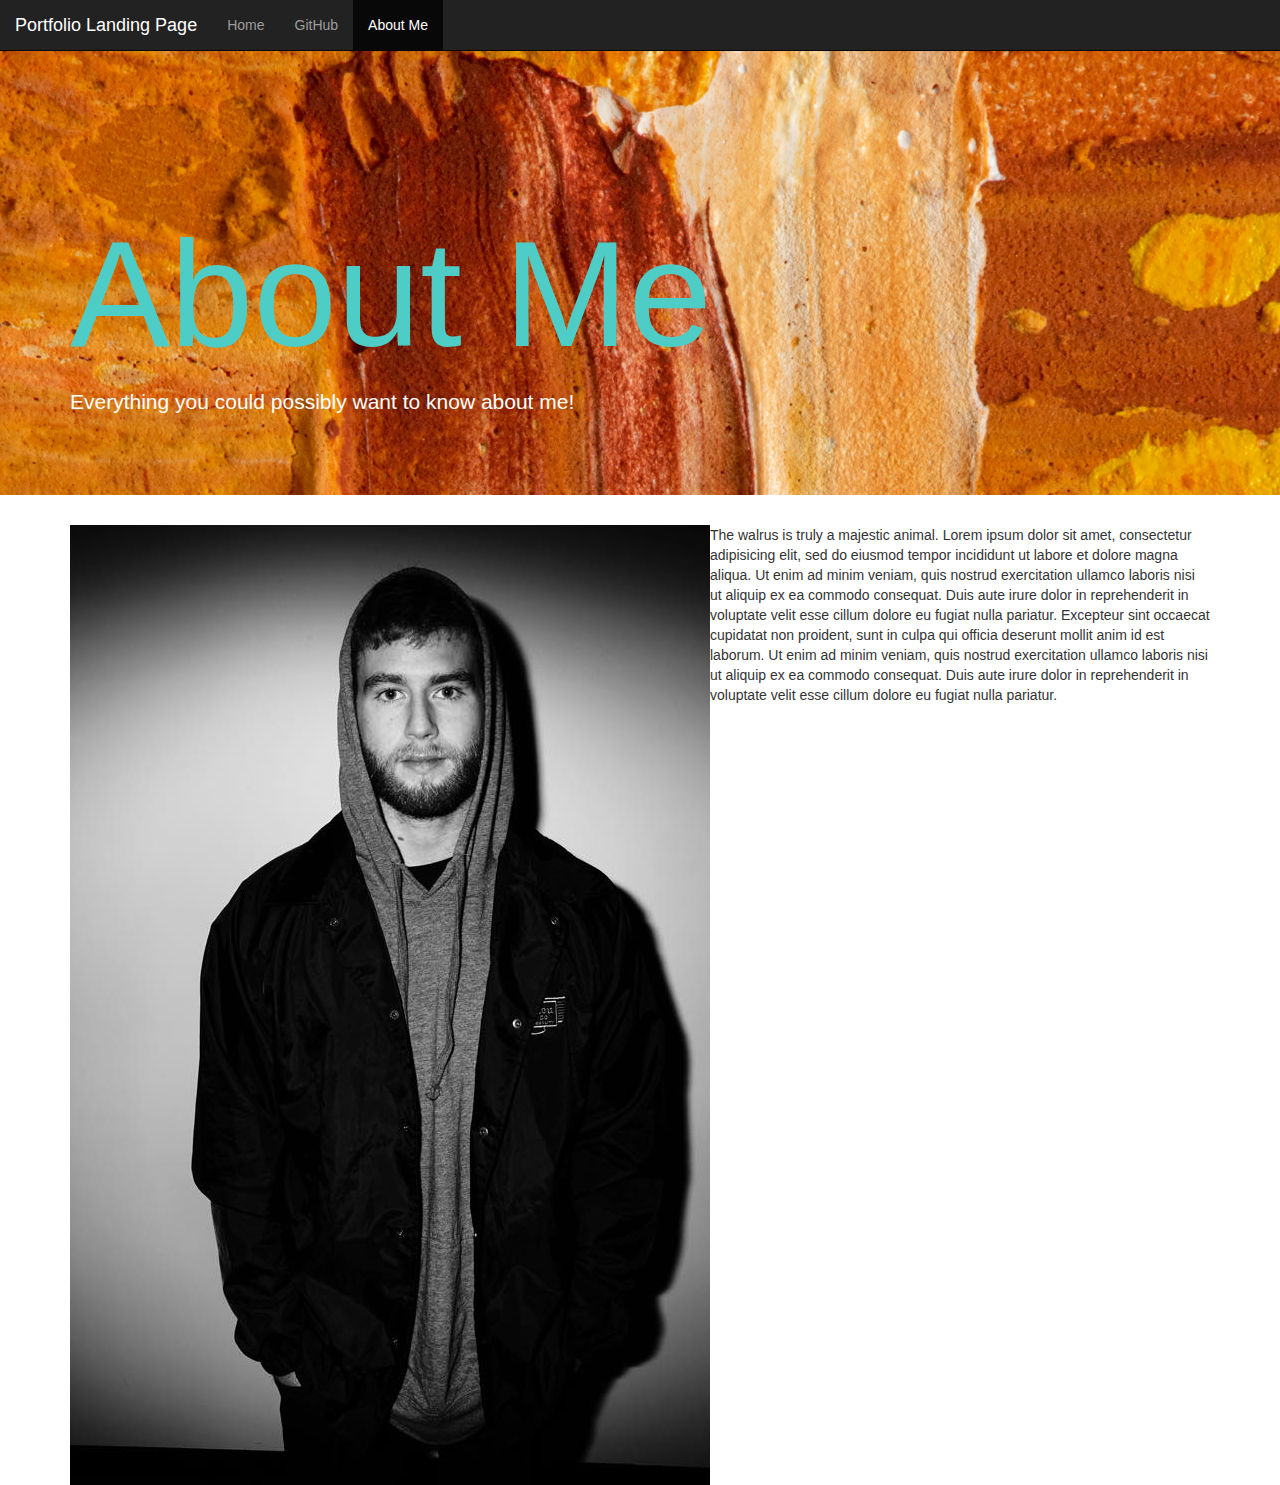
==== about-me.html @ 5b144075 "Add layout and content to about-me.html" ====
<!DOCTYPE html>
<html lang="en">
  <head>
    <meta charset="UTF-8">
    <meta name="viewport" content="width=device-width, initial-scale=1.0">
    <link href="css/bootstrap.css" rel="stylesheet" type="text/css">
    <link href="css/styles.css" rel="stylesheet" type="text/css">
    <title>Week One Project</title>
  </head>
  <body>
    <nav class="navbar navbar-inverse navbar-fixed-top">
      <div class="container-fluid">
        <div class="navbar-header">
          <a class="navbar-brand" href="index.html">Portfolio Landing Page</a>
        </div>
        <ul class="nav navbar-nav">
          <li><a href="index.html">Home</a></li>
          <li><a href="github.html">GitHub</a></li>
          <li class="active"><a href="about-me.html">About Me</a></li>
        </ul>
    </nav>
    </div>
    <div class="container-full-bg">
      <div class="jumbotron jumbotron2">
        <div class="container">
          <h1 class="display-4"><span class="about">About Me</span></h1>
          <p class="lead">Everything you could possibly want to know about me!</p>
        </div>  
      </div>
    </div> 
    <div class="container">
      <img src="img/aboutme.jpg" alt="pic of me">
      <p>The walrus is truly a majestic animal. Lorem ipsum dolor sit amet, consectetur adipisicing elit, sed do eiusmod tempor incididunt ut labore et dolore magna aliqua. Ut enim ad minim veniam, quis nostrud exercitation ullamco laboris nisi ut aliquip ex ea commodo consequat. Duis aute irure dolor in reprehenderit in voluptate velit esse cillum dolore eu fugiat nulla pariatur. Excepteur sint occaecat cupidatat non proident, sunt in culpa qui officia deserunt mollit anim id est laborum. Ut enim ad minim veniam, quis nostrud exercitation ullamco laboris nisi ut aliquip ex ea commodo consequat. Duis aute irure dolor in reprehenderit in voluptate velit esse cillum dolore eu fugiat nulla pariatur.</p>
    </div>  
  </body>
</html>
---- css/styles.css ----
.jumbotron{
  background-size: cover; 
  height: 100%;
  width: 100%;
  padding-top: 15%;
  padding-bottom: 5%;
}

.container1 {
  padding-top: 5%;
  padding-bottom: 5%;
}
.jumbotron1 {
  background-image: url(/img/white-surface-1774986.jpg);
  color: black;
}

.jumbotron2 {
  background-image: url(/img/close-up-view-of-brown-surface-2827741.jpg);
  color: white;
}

.jumbotron3 {
  background-image: url(/img/abstract-art-background-crack-1151383.jpg);
  color: white;
}

.index {
  color: #FFC500;
  font-size: 150px;
}

.about {
  color: #4ECDC7;
  font-size: 150px;
}

.projects {
  color: #DB4D00;
  font-size: 150px;
}

img {
  float: left;
}
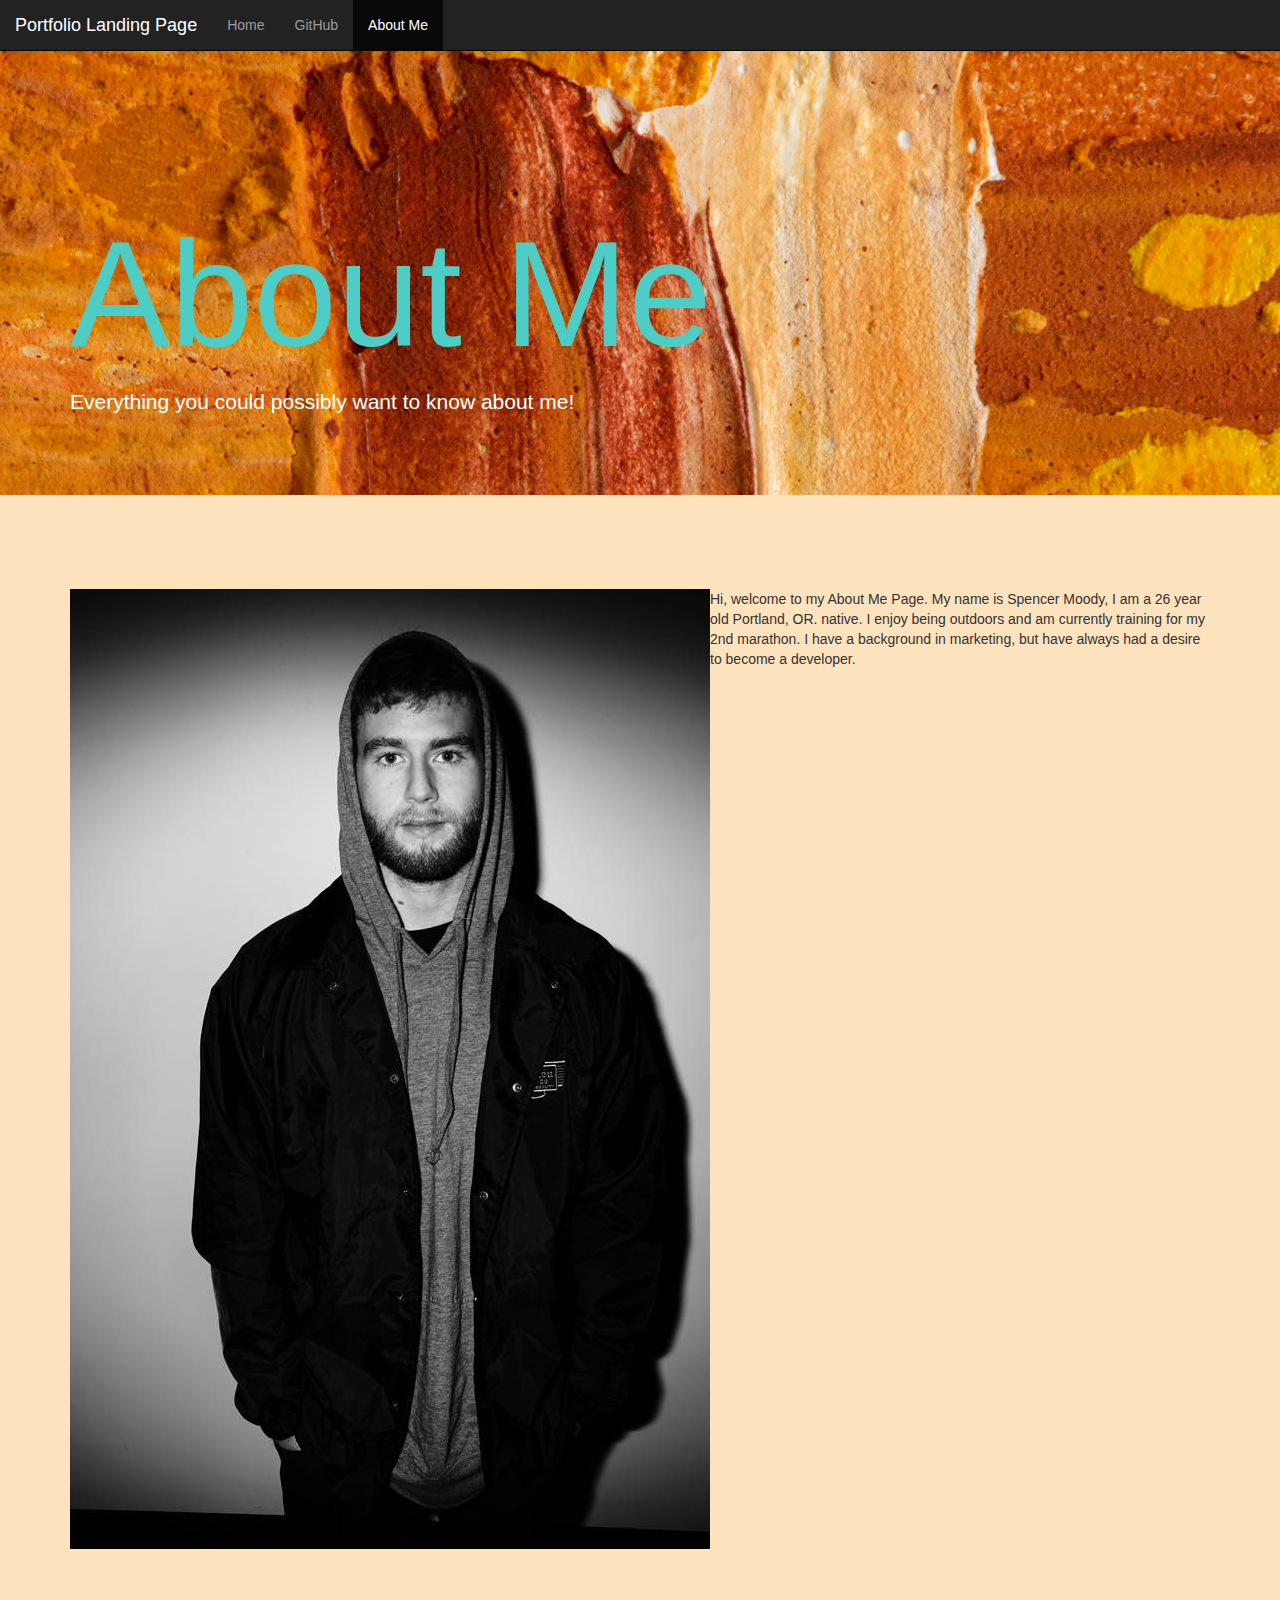
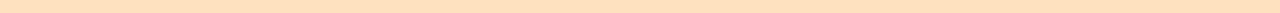
==== commit 53dc1251: "Add styles to stylesheet" ====
--- a/about-me.html
+++ b/about-me.html
@@ -28,9 +28,9 @@
         </div>  
       </div>
     </div> 
-    <div class="container">
+    <div class="container container2">
       <img src="img/aboutme.jpg" alt="pic of me">
-      <p>The walrus is truly a majestic animal. Lorem ipsum dolor sit amet, consectetur adipisicing elit, sed do eiusmod tempor incididunt ut labore et dolore magna aliqua. Ut enim ad minim veniam, quis nostrud exercitation ullamco laboris nisi ut aliquip ex ea commodo consequat. Duis aute irure dolor in reprehenderit in voluptate velit esse cillum dolore eu fugiat nulla pariatur. Excepteur sint occaecat cupidatat non proident, sunt in culpa qui officia deserunt mollit anim id est laborum. Ut enim ad minim veniam, quis nostrud exercitation ullamco laboris nisi ut aliquip ex ea commodo consequat. Duis aute irure dolor in reprehenderit in voluptate velit esse cillum dolore eu fugiat nulla pariatur.</p>
+      <p>Hi, welcome to my About Me Page. My name is Spencer Moody, I am a 26 year old Portland, OR. native. I enjoy being outdoors and am currently training for my 2nd marathon. I have a background in marketing, but have always had a desire to become a developer.</p>
     </div>  
   </body>
 </html>  --- a/css/styles.css
+++ b/css/styles.css
@@ -6,10 +6,26 @@
   padding-bottom: 5%;
 }
 
+body {
+  background-color: rgba(245, 170, 59, 0.336);
+}
 .container1 {
   padding-top: 5%;
   padding-bottom: 5%;
+  
 }
+
+.container2 {
+  padding-top: 5%;
+  padding-bottom: 5%;
+}
+
+.container3 {
+  padding-top: 5%;
+  padding-bottom: 5%;
+  
+}
+
 .jumbotron1 {
   background-image: url(/img/white-surface-1774986.jpg);
   color: black;
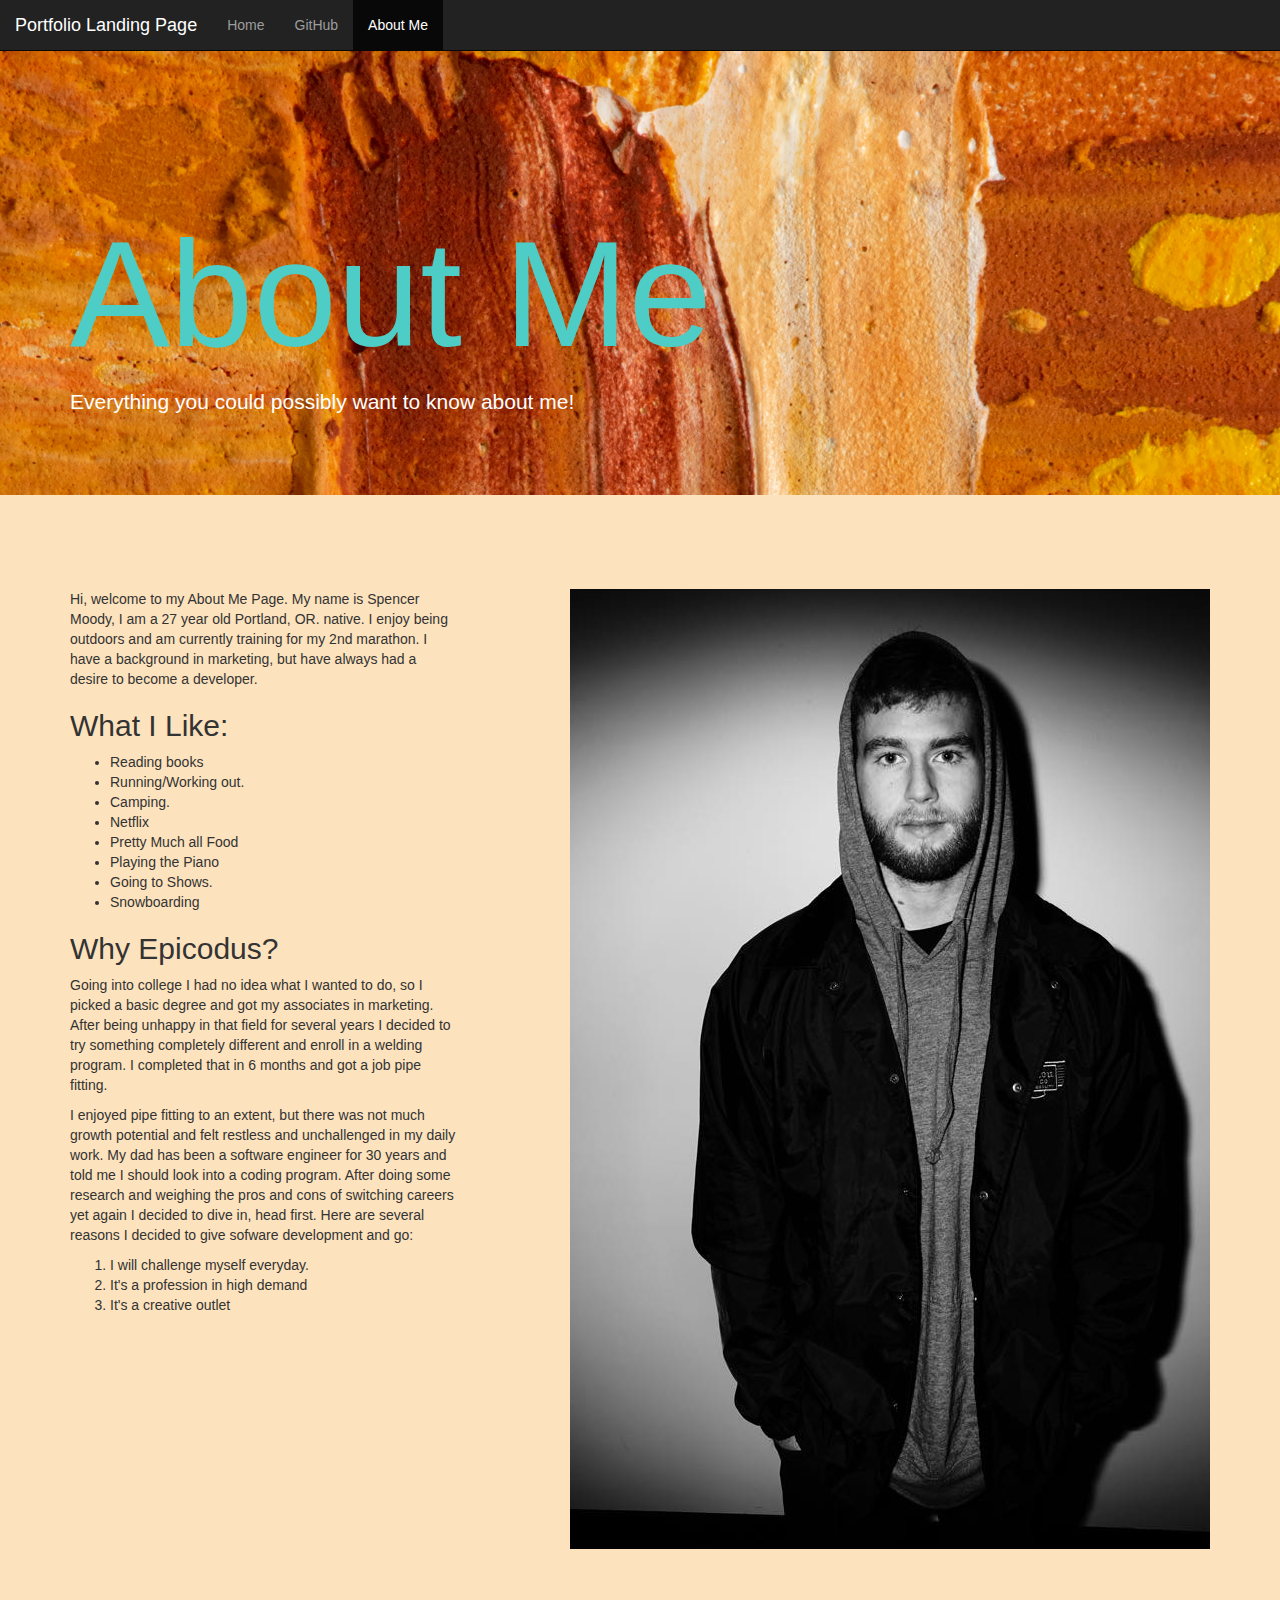
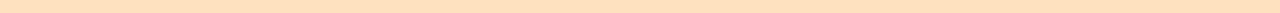
==== commit d8c21170: "Add content to about-me.html" ====
--- a/about-me.html
+++ b/about-me.html
@@ -30,7 +30,27 @@
     </div> 
     <div class="container container2">
       <img src="img/aboutme.jpg" alt="pic of me">
-      <p>Hi, welcome to my About Me Page. My name is Spencer Moody, I am a 26 year old Portland, OR. native. I enjoy being outdoors and am currently training for my 2nd marathon. I have a background in marketing, but have always had a desire to become a developer.</p>
+      <div class="aboutme">      
+        <p>Hi, welcome to my About Me Page. My name is Spencer Moody, I am a 27 year old Portland, OR. native. I enjoy being outdoors and am currently training for my 2nd marathon. I have a background in marketing, but have always had a desire to become a developer.</p>
+        <h2>What I Like:</h2>
+        <ul>
+          <li>Reading books</li>
+          <li>Running/Working out.</li>
+          <li>Camping.</li>
+          <li>Netflix</li>
+          <li>Pretty Much all Food</li>
+          <li>Playing the Piano</li>
+          <li>Going to Shows.</li>
+          <li>Snowboarding</li>
+        </ul>
+        <h2>Why Epicodus?</h2>
+        <p>Going into college I had no idea what I wanted to do, so I picked a basic degree and got my associates in marketing. After being unhappy in that field for several years I decided to try something completely different and enroll in a welding program. I completed that in 6 months and got a job pipe fitting.</p>
+        <p>I enjoyed pipe fitting to an extent, but there was not much growth potential and felt restless and unchallenged in my daily work. My dad has been a software engineer for 30 years and told me I should look into a coding program. After doing some research and weighing the pros and cons of switching careers yet again I decided to dive in, head first. Here are several reasons I decided to give sofware development and go:</p>
+        <ol>
+          <li>I will challenge myself everyday.</li>
+          <li>It's a profession in high demand</li>
+          <li>It's a creative outlet</li>  
+      </div>  
     </div>  
   </body>
 </html>  --- a/css/styles.css
+++ b/css/styles.css
@@ -57,5 +57,10 @@
 }
 
 img {
-  float: left;
+  float: right;
+  margin-left: 10%;
+}
+
+.aboutme {
+  
 }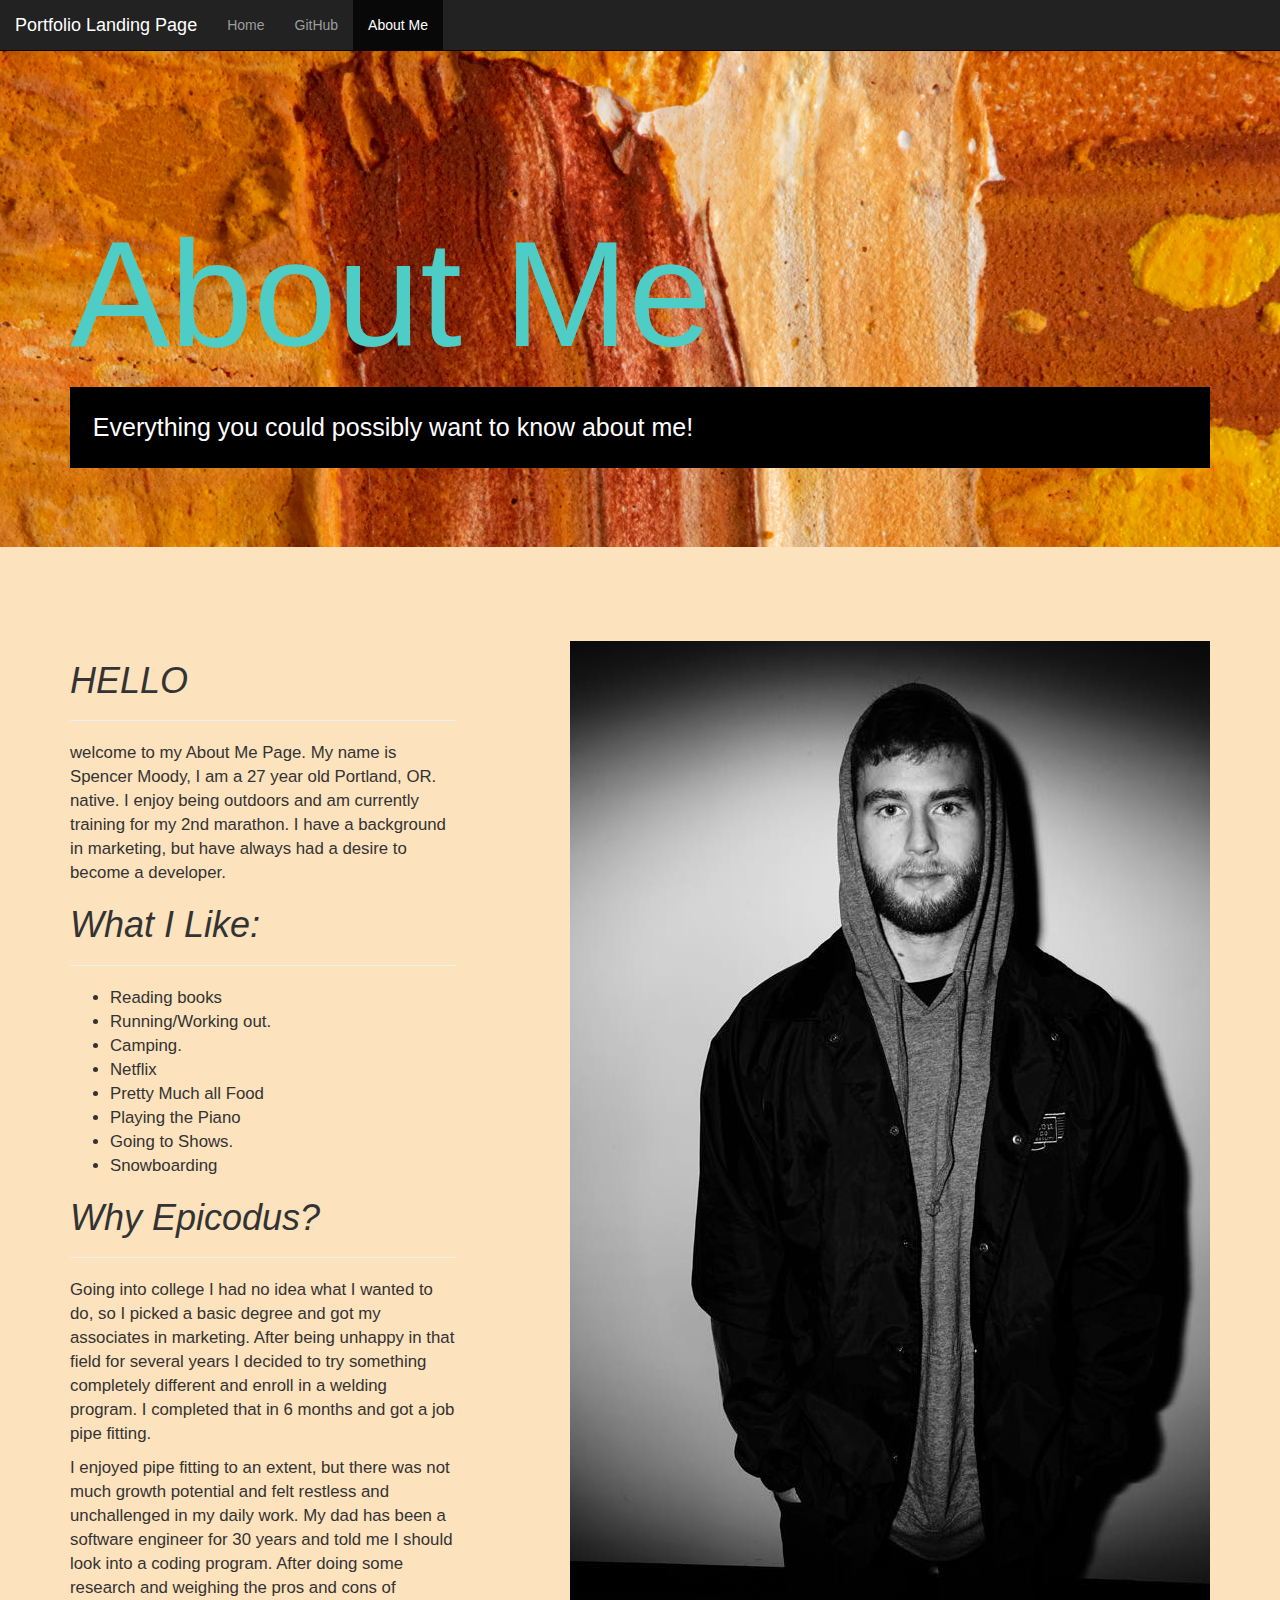
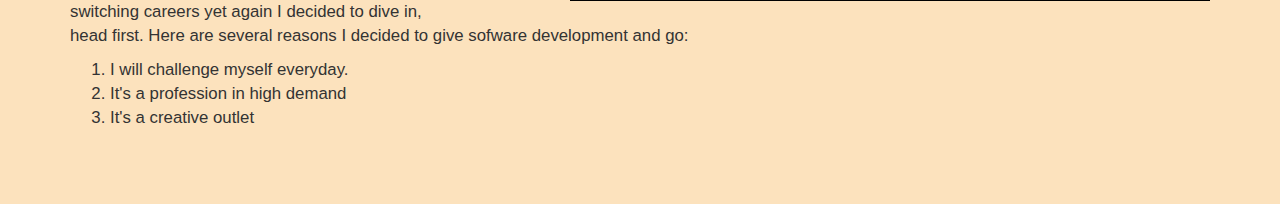
==== commit cdfefb99: "Add more styles to stylesheet" ====
--- a/about-me.html
+++ b/about-me.html
@@ -31,8 +31,11 @@
     <div class="container container2">
       <img src="img/aboutme.jpg" alt="pic of me">
       <div class="aboutme">      
-        <p>Hi, welcome to my About Me Page. My name is Spencer Moody, I am a 27 year old Portland, OR. native. I enjoy being outdoors and am currently training for my 2nd marathon. I have a background in marketing, but have always had a desire to become a developer.</p>
-        <h2>What I Like:</h2>
+        <h1><em>HELLO</em></h1>
+        <hr>
+        <p>welcome to my About Me Page. My name is Spencer Moody, I am a 27 year old Portland, OR. native. I enjoy being outdoors and am currently training for my 2nd marathon. I have a background in marketing, but have always had a desire to become a developer.</p>
+        <h1><em>What I Like:</em></h1>
+        <hr>
         <ul>
           <li>Reading books</li>
           <li>Running/Working out.</li>
@@ -43,7 +46,8 @@
           <li>Going to Shows.</li>
           <li>Snowboarding</li>
         </ul>
-        <h2>Why Epicodus?</h2>
+        <h1><em>Why Epicodus?</em></h1>
+        <hr>
         <p>Going into college I had no idea what I wanted to do, so I picked a basic degree and got my associates in marketing. After being unhappy in that field for several years I decided to try something completely different and enroll in a welding program. I completed that in 6 months and got a job pipe fitting.</p>
         <p>I enjoyed pipe fitting to an extent, but there was not much growth potential and felt restless and unchallenged in my daily work. My dad has been a software engineer for 30 years and told me I should look into a coding program. After doing some research and weighing the pros and cons of switching careers yet again I decided to dive in, head first. Here are several reasons I decided to give sofware development and go:</p>
         <ol>
--- a/css/styles.css
+++ b/css/styles.css
@@ -12,33 +12,44 @@
 .container1 {
   padding-top: 5%;
   padding-bottom: 5%;
-  
+  font-family: 'Segoe UI', Tahoma, Geneva, Verdana, sans-serif; 
+  font-size: larger;
+  text-align: center;
 }
 
 .container2 {
   padding-top: 5%;
   padding-bottom: 5%;
+  font-family: 'Segoe UI', Tahoma, Geneva, Verdana, sans-serif;
+  font-size: larger;
 }
 
 .container3 {
   padding-top: 5%;
   padding-bottom: 5%;
-  
+  font-family: 'Segoe UI', Tahoma, Geneva, Verdana, sans-serif;
+  font-size: larger;
 }
 
 .jumbotron1 {
   background-image: url(/img/white-surface-1774986.jpg);
-  color: black;
+  
+}
+
+.jumbotron p {
+  font-family: 'Segoe UI', Tahoma, Geneva, Verdana, sans-serif;
+  font-size: 25px;
+  background-color: black;
+  color: white;
+  padding: 2%;
 }
 
 .jumbotron2 {
   background-image: url(/img/close-up-view-of-brown-surface-2827741.jpg);
-  color: white;
 }
 
 .jumbotron3 {
   background-image: url(/img/abstract-art-background-crack-1151383.jpg);
-  color: white;
 }
 
 .index {
@@ -61,6 +72,7 @@
   margin-left: 10%;
 }
 
-.aboutme {
-  
+.btn {
+  display: flex;
+  justify-content: center;
 }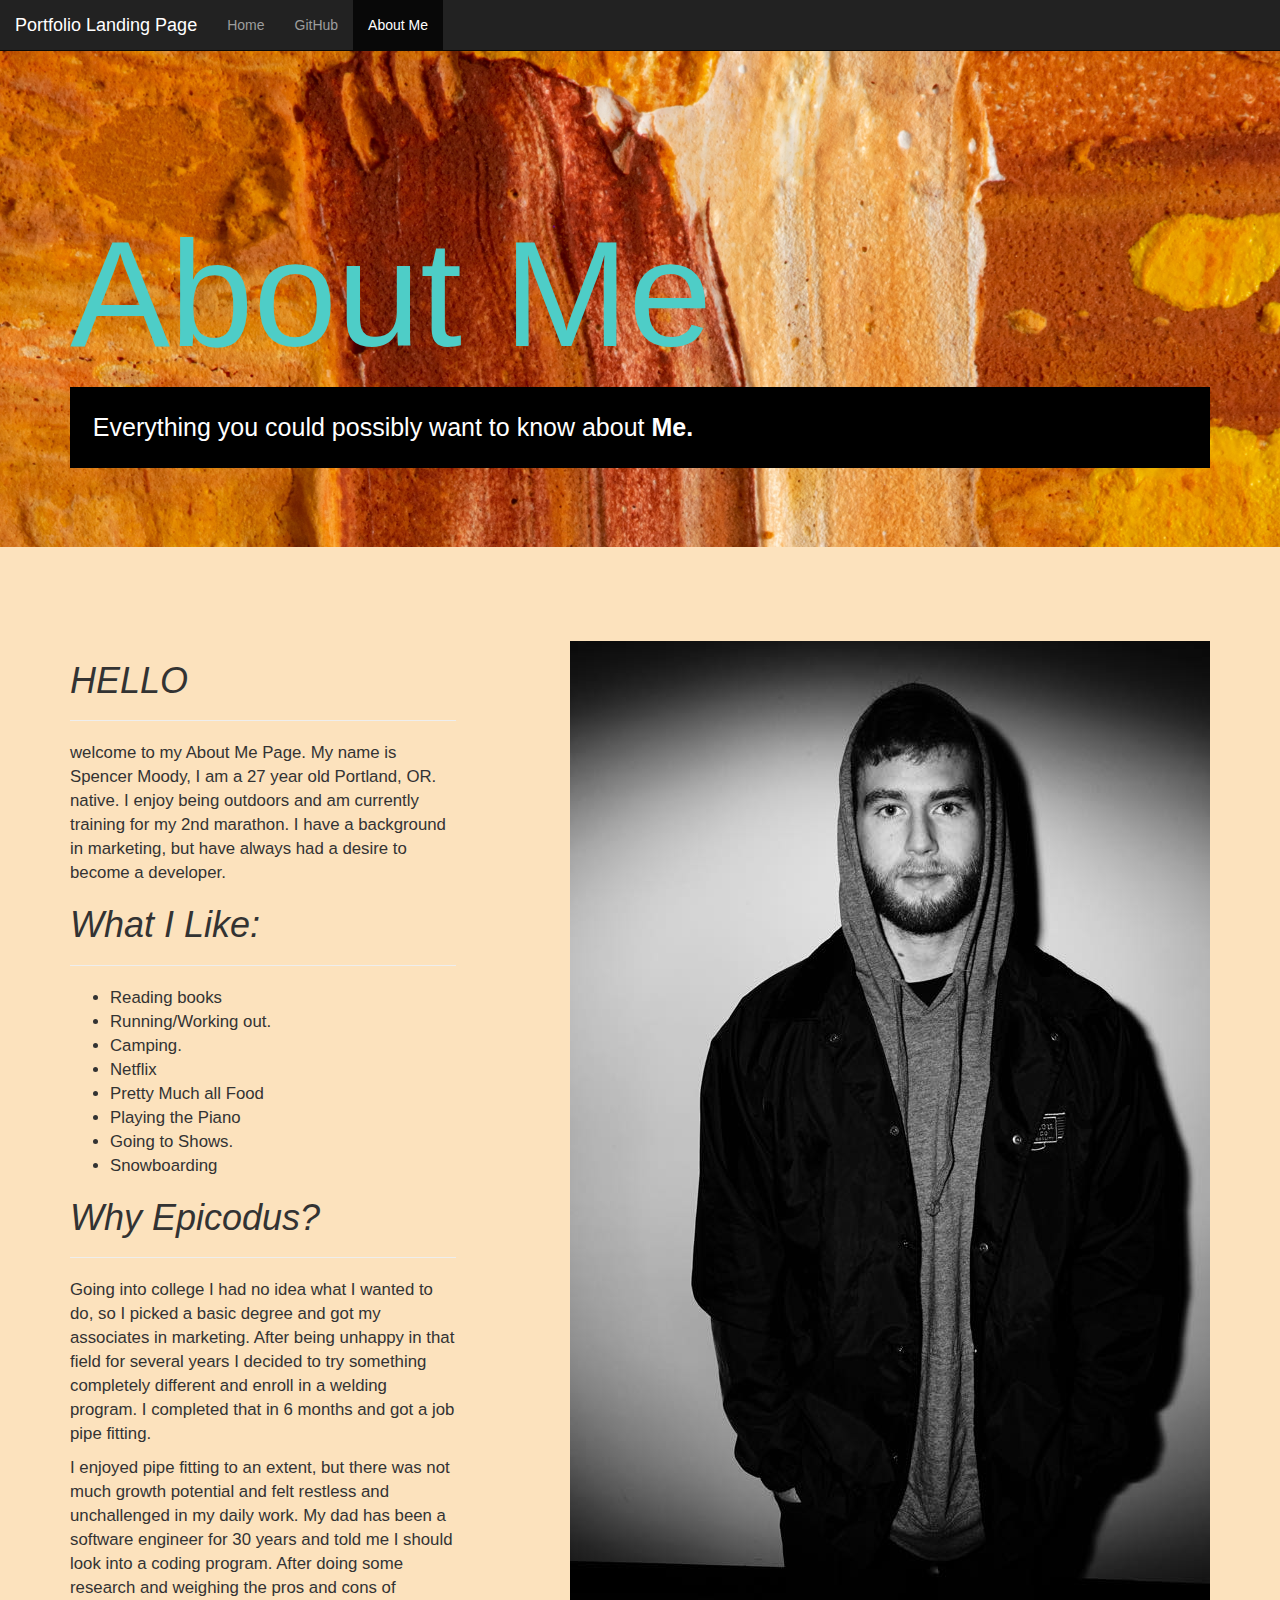
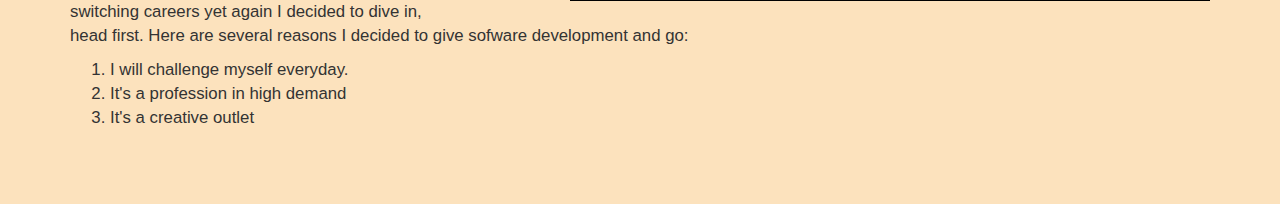
==== commit 4e8ca056: "Final changes to files and add README.md" ====
--- a/about-me.html
+++ b/about-me.html
@@ -24,7 +24,7 @@
       <div class="jumbotron jumbotron2">
         <div class="container">
           <h1 class="display-4"><span class="about">About Me</span></h1>
-          <p class="lead">Everything you could possibly want to know about me!</p>
+          <p class="lead">Everything you could possibly want to know about <strong>Me.</strong></p>
         </div>  
       </div>
     </div> 
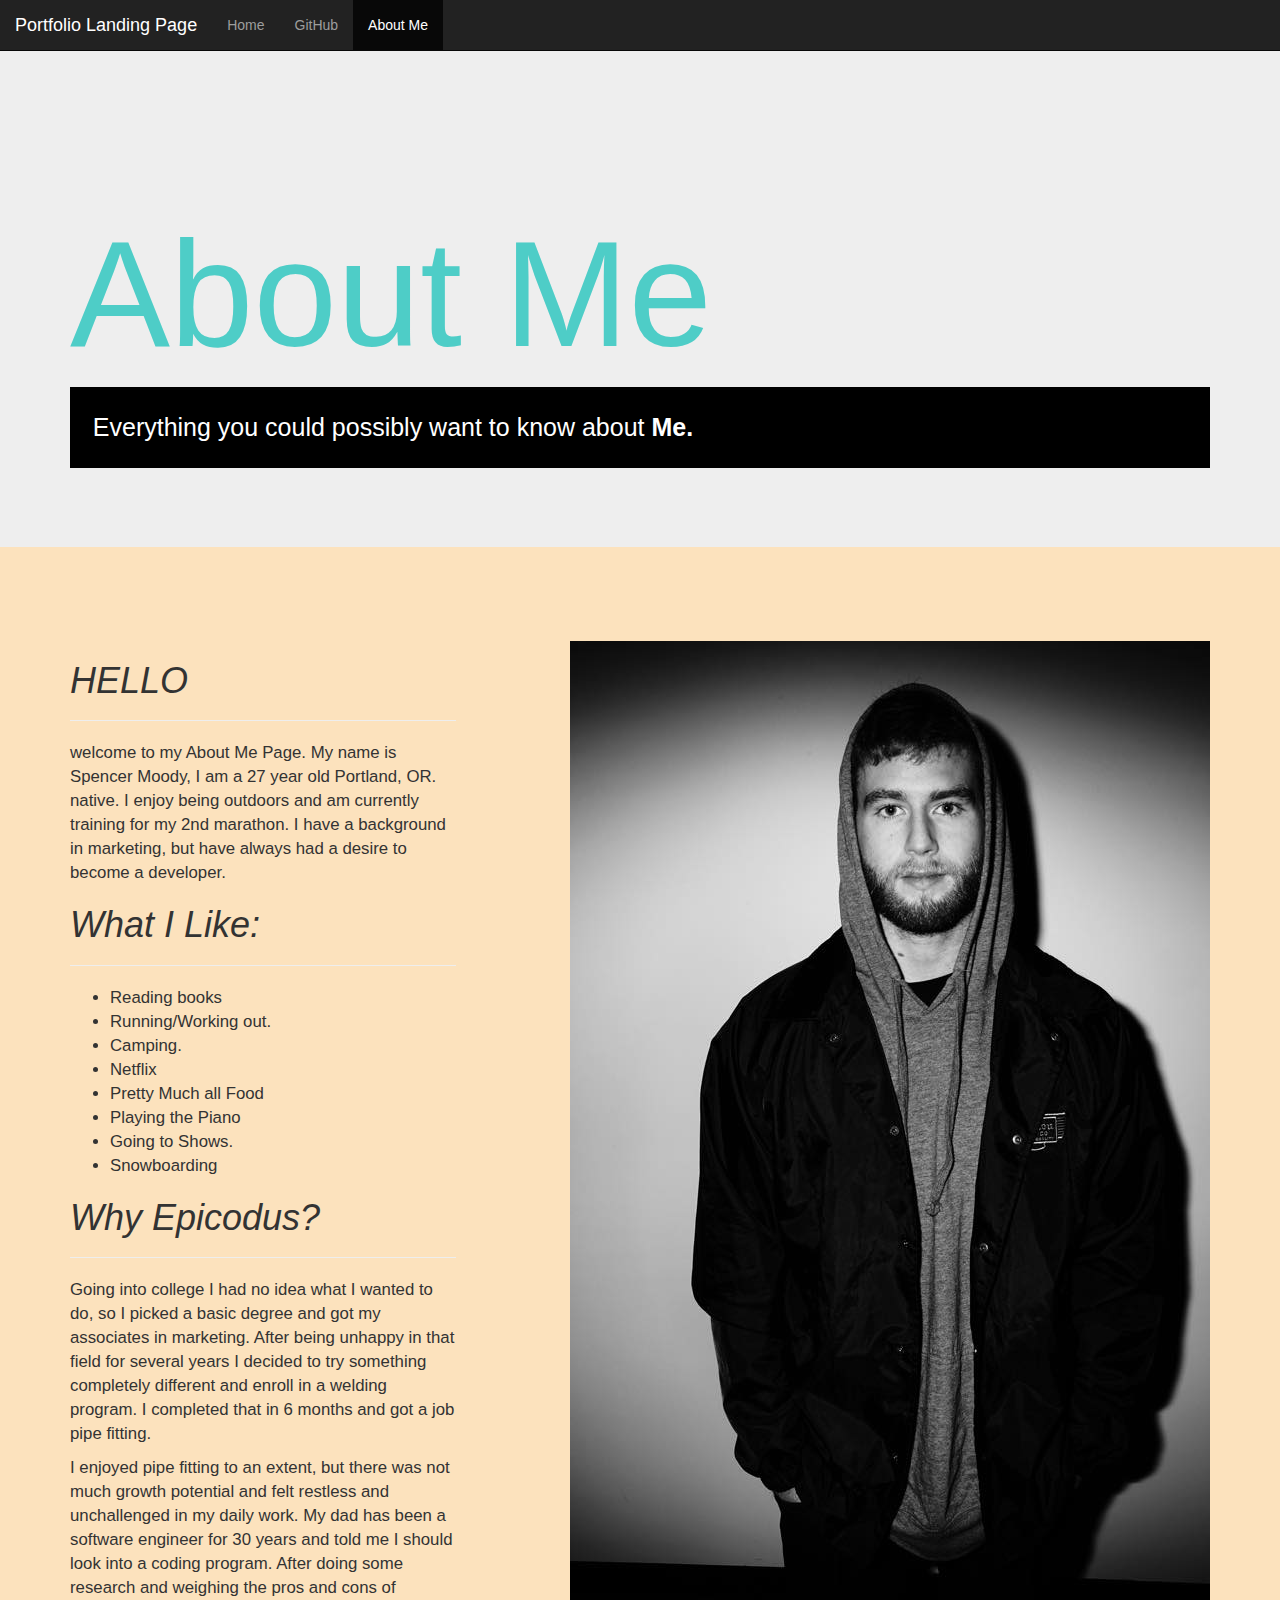
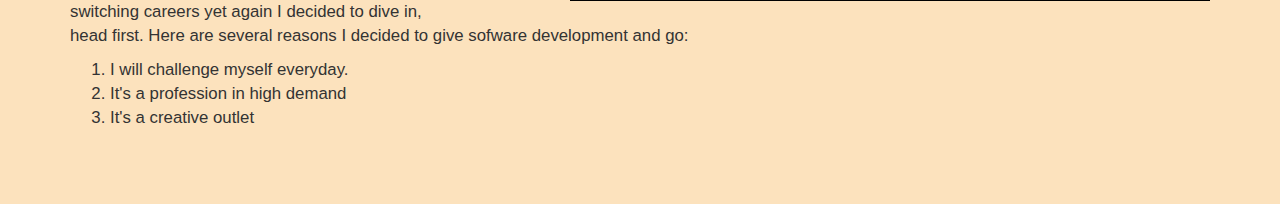
==== commit be534d29: ".." ====
--- a/about-me.html
+++ b/about-me.html
@@ -29,7 +29,7 @@
       </div>
     </div> 
     <div class="container container2">
-      <img src="img/aboutme.jpg" alt="pic of me">
+      <img src="../css/img/aboutme.jpg" alt="pic of me">
       <div class="aboutme">      
         <h1><em>HELLO</em></h1>
         <hr>
--- a/css/styles.css
+++ b/css/styles.css
@@ -32,7 +32,7 @@
 }
 
 .jumbotron1 {
-  background-image: url(/img/white-surface-1774986.jpg);
+  background-image: url(../css/img/white-surface-1774986.JPG);
   
 }
 
@@ -45,11 +45,11 @@
 }
 
 .jumbotron2 {
-  background-image: url(/img/close-up-view-of-brown-surface-2827741.jpg);
+  background-image: url(../css/img/close-up-view-of-brown-surface-2827741.JPG);
 }
 
 .jumbotron3 {
-  background-image: url(/img/abstract-art-background-crack-1151383.jpg);
+  background-image: url(../css/img/abstract-art-background-crack-1151383.JPG);
 }
 
 .index {
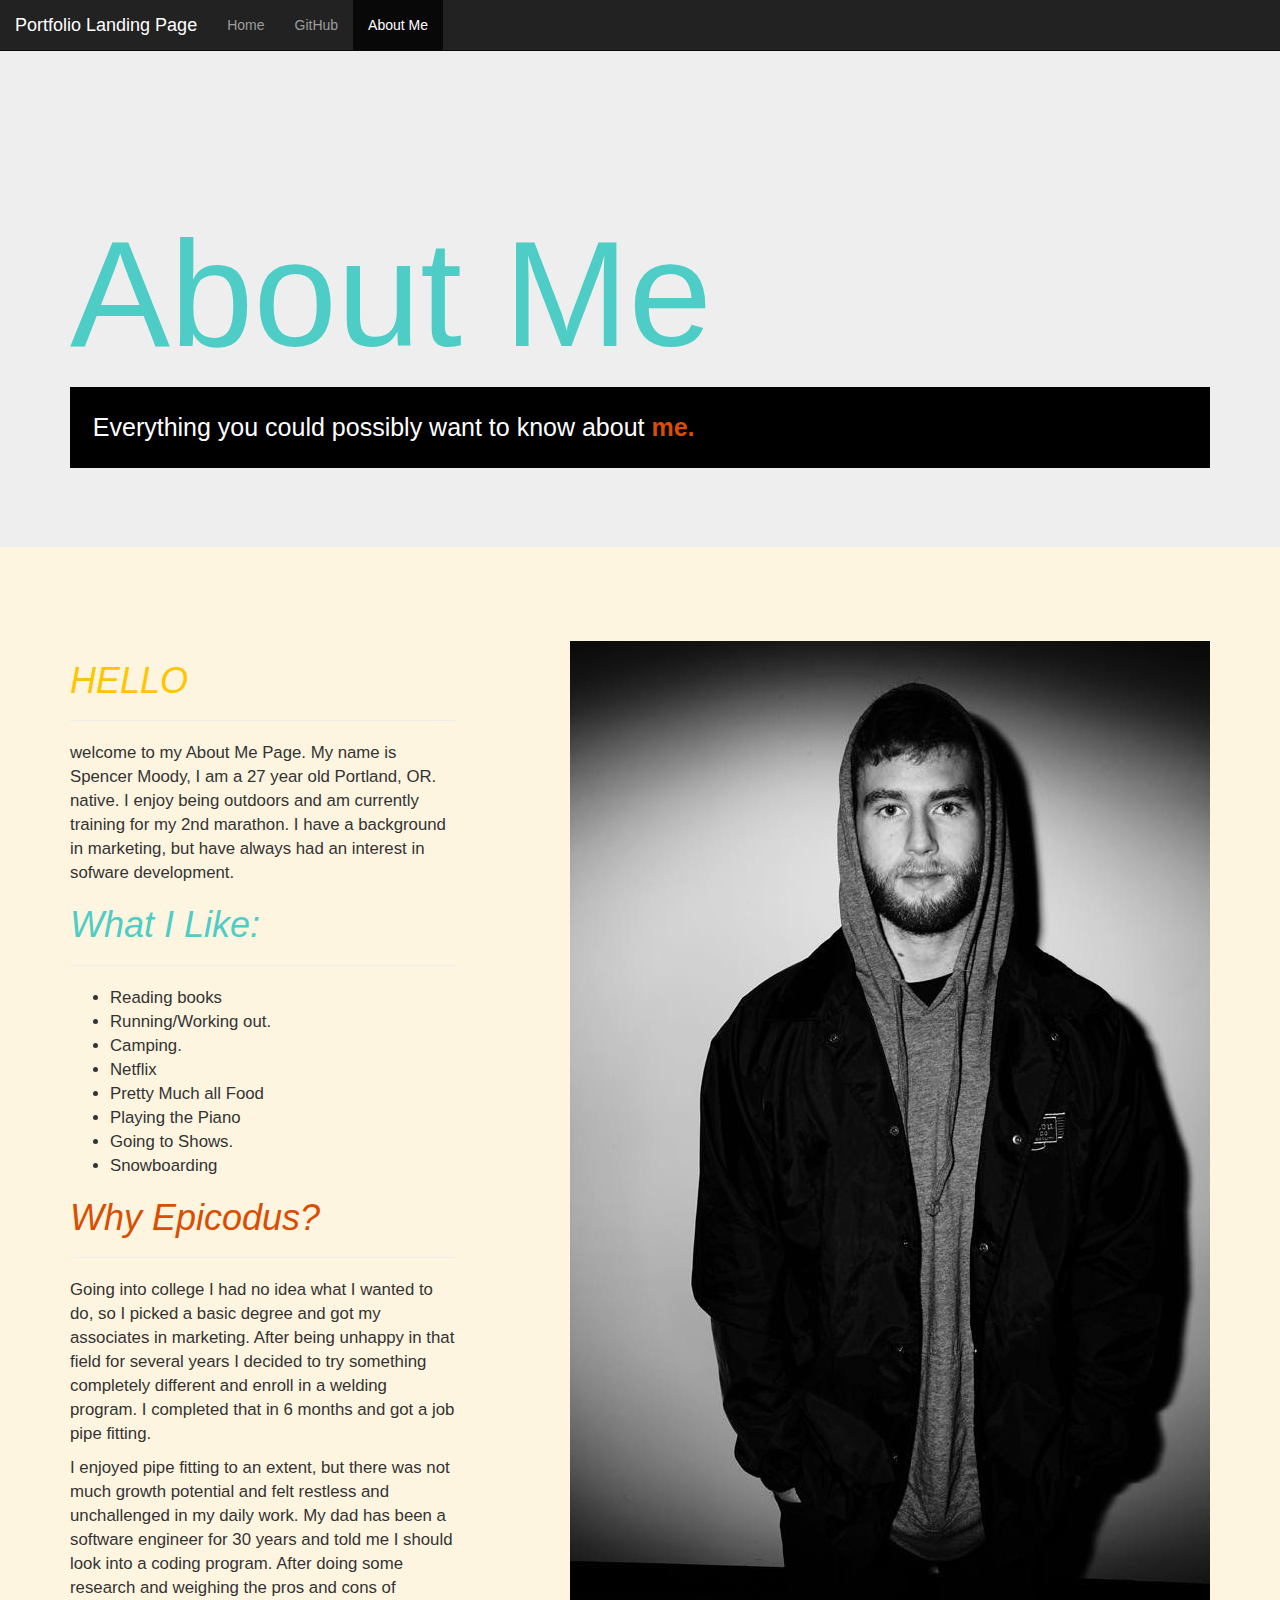
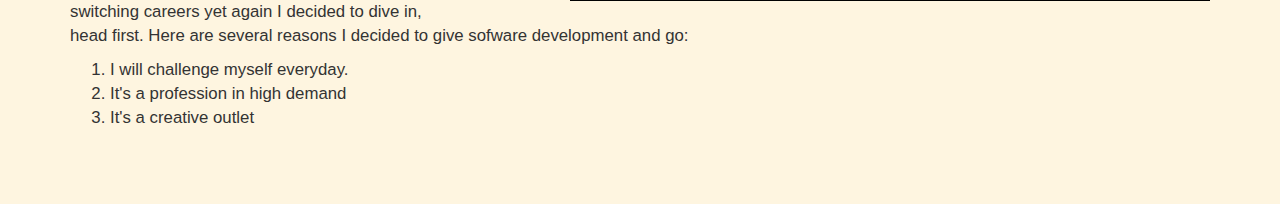
==== commit 9483968d: "Add styles to stylesheet" ====
--- a/about-me.html
+++ b/about-me.html
@@ -24,17 +24,21 @@
       <div class="jumbotron jumbotron2">
         <div class="container">
           <h1 class="display-4"><span class="about">About Me</span></h1>
-          <p class="lead">Everything you could possibly want to know about <strong>Me.</strong></p>
+          <p class="lead">Everything you could possibly want to know about<strong><span id="me"> me.</span></strong></p>
         </div>  
       </div>
     </div> 
     <div class="container container2">
-      <img src="../css/img/aboutme.jpg" alt="pic of me">
-      <div class="aboutme">      
-        <h1><em>HELLO</em></h1>
+      <img src="img/aboutme.jpg" alt="pic of me">
+      <div class="aboutme">
+        <div id="hello">      
+          <h1><em>HELLO</em></h1>
+        </div>  
         <hr>
-        <p>welcome to my About Me Page. My name is Spencer Moody, I am a 27 year old Portland, OR. native. I enjoy being outdoors and am currently training for my 2nd marathon. I have a background in marketing, but have always had a desire to become a developer.</p>
-        <h1><em>What I Like:</em></h1>
+        <p>welcome to my About Me Page. My name is Spencer Moody, I am a 27 year old Portland, OR. native. I enjoy being outdoors and am currently training for my 2nd marathon. I have a background in marketing, but have always had an interest in sofware development.</p>
+        <div id="like">
+          <h1><em>What I Like:</em></h1>
+        </div>  
         <hr>
         <ul>
           <li>Reading books</li>
@@ -46,8 +50,10 @@
           <li>Going to Shows.</li>
           <li>Snowboarding</li>
         </ul>
-        <h1><em>Why Epicodus?</em></h1>
-        <hr>
+        <div id="why">
+          <h1><em>Why Epicodus?</em></h1>
+        </div>
+          <hr>
         <p>Going into college I had no idea what I wanted to do, so I picked a basic degree and got my associates in marketing. After being unhappy in that field for several years I decided to try something completely different and enroll in a welding program. I completed that in 6 months and got a job pipe fitting.</p>
         <p>I enjoyed pipe fitting to an extent, but there was not much growth potential and felt restless and unchallenged in my daily work. My dad has been a software engineer for 30 years and told me I should look into a coding program. After doing some research and weighing the pros and cons of switching careers yet again I decided to dive in, head first. Here are several reasons I decided to give sofware development and go:</p>
         <ol>
--- a/css/styles.css
+++ b/css/styles.css
@@ -7,7 +7,7 @@
 }
 
 body {
-  background-color: rgba(245, 170, 59, 0.336);
+  background-color: rgba(252, 197, 79, 0.178);
 }
 .container1 {
   padding-top: 5%;
@@ -32,8 +32,7 @@
 }
 
 .jumbotron1 {
-  background-image: url(../css/img/white-surface-1774986.JPG);
-  
+  background-image: url(https://images.pexels.com/photos/1484759/pexels-photo-1484759.jpeg?auto=compress&cs=tinysrgb&dpr=2&h=750&w=1260);
 }
 
 .jumbotron p {
@@ -45,11 +44,11 @@
 }
 
 .jumbotron2 {
-  background-image: url(../css/img/close-up-view-of-brown-surface-2827741.JPG);
+  background-image: url(https://images.pexels.com/photos/2827741/pexels-photo-2827741.jpeg?cs=srgb&dl=close-up-view-of-brown-surface-2827741.jpg&fm=jpg);
 }
 
 .jumbotron3 {
-  background-image: url(../css/img/abstract-art-background-crack-1151383.JPG);
+  background-image: url(https://images.pexels.com/photos/1151383/pexels-photo-1151383.jpeg?cs=srgb&dl=abstract-art-background-crack-1151383.jpg&fm=jpg);
 }
 
 .index {
@@ -75,4 +74,29 @@
 .btn {
   display: flex;
   justify-content: center;
-}+}
+
+#hello {
+  color: #FFC500;
+}
+
+#like {
+  color: #4ECDC7;
+}
+
+#why {
+  color: #DB4D00;
+}
+
+#me {
+  color: #DB4D00;
+}
+
+#me1 {
+  color: #4ECDC7;;
+}
+
+#projects {
+  color: #FFC500;
+}
+
